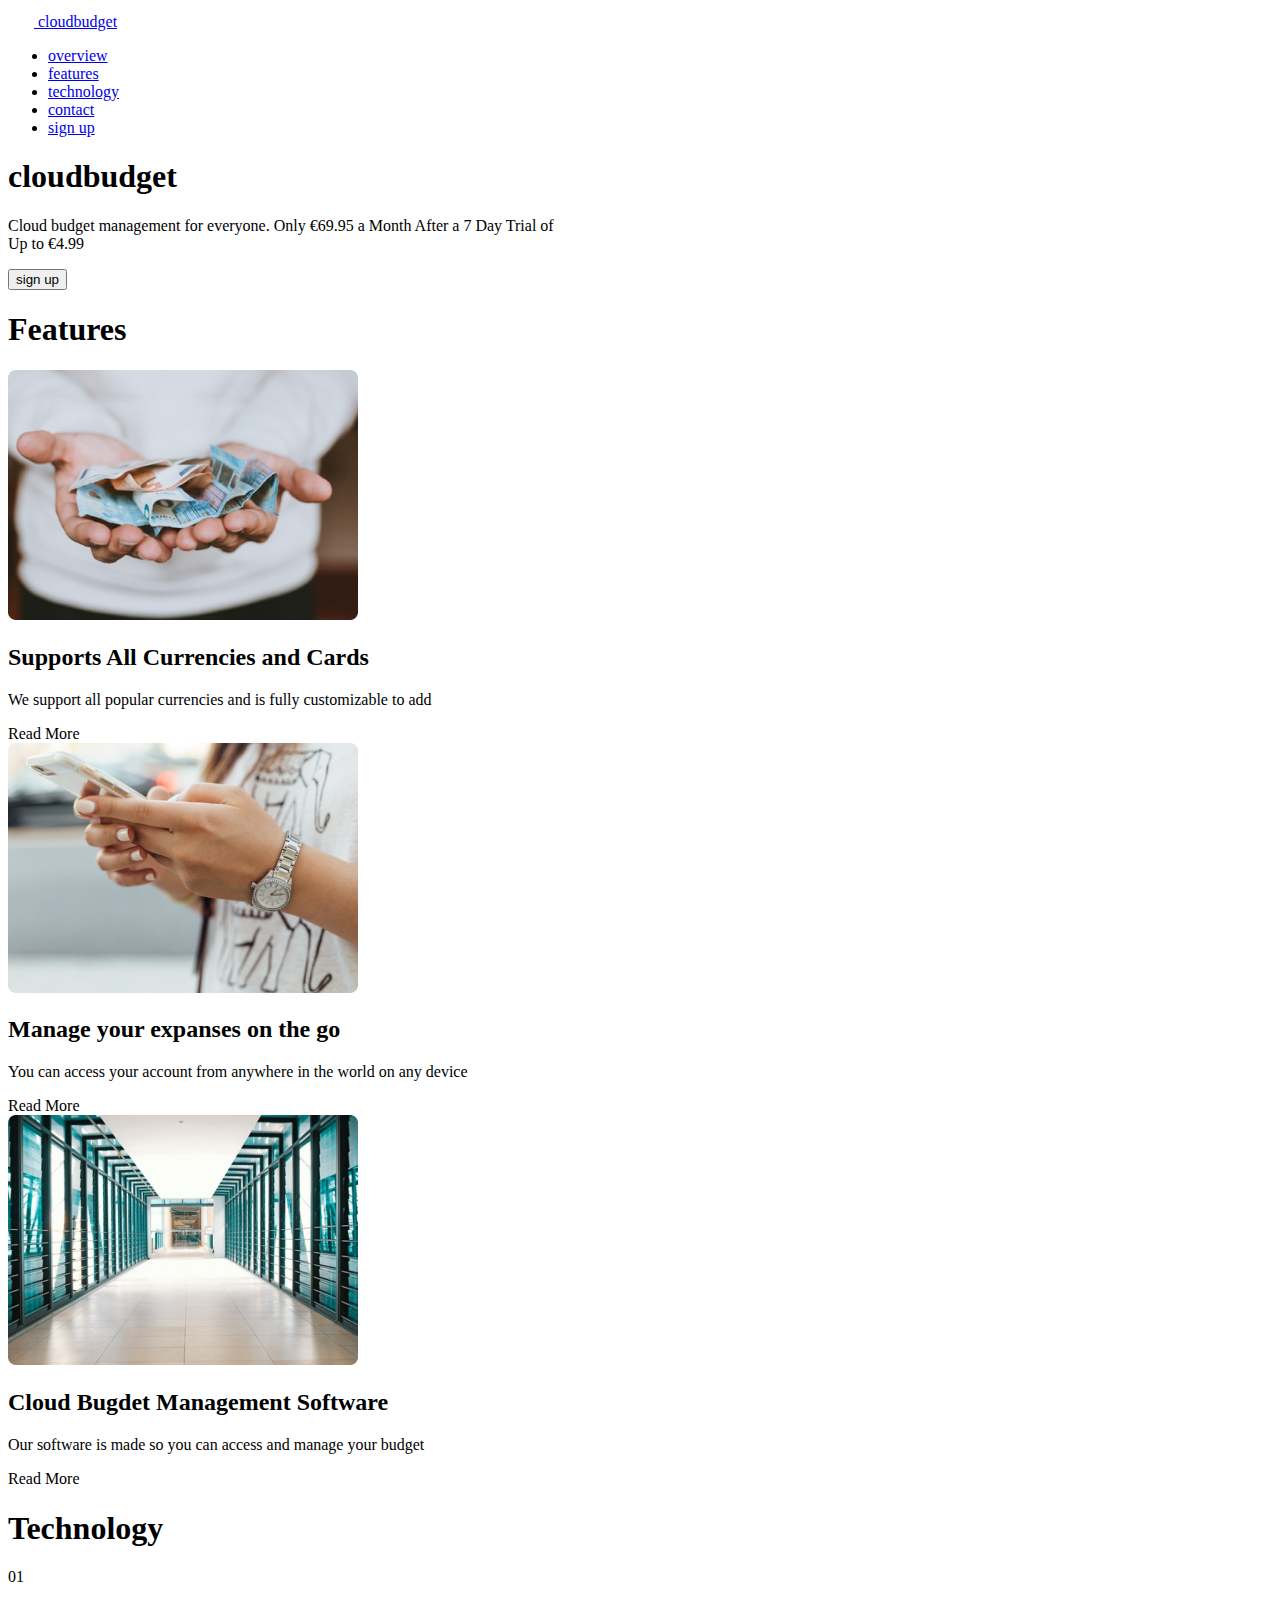
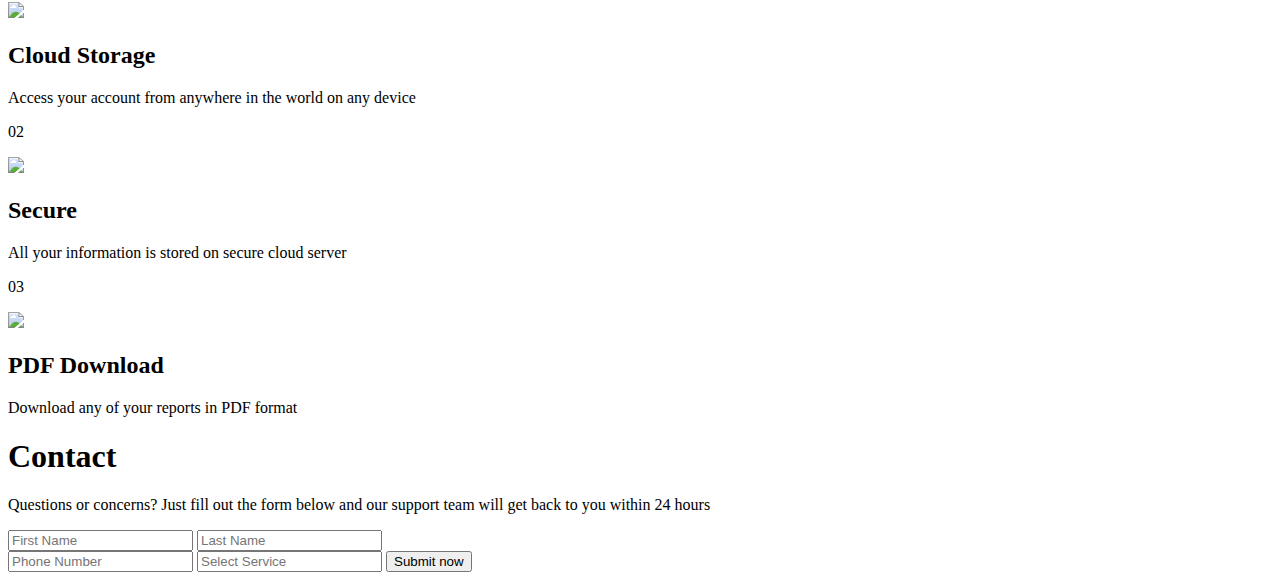
==== index.html @ 605555b2 "landing page html project" ====
<!DOCTYPE html>
<html lang="en">
    <head>
        <meta charset="UTF-8">
        <meta name="viewport" content="width=device-width, initial-scale=1.0"> 
        <link rel="stylesheet" href="https://cdnjs.cloudflare.com/ajax/libs/font-awesome/6.0.0-beta3/css/all.min.css" integrity="sha512-Fo3rlrZj/k7ujTnHg4CGR2D7kSs0v4LLanw2qksYuRlEzO+tcaEPQogQ0KaoGN26/zrn20ImR1DfuLWnOo7aBA==" crossorigin="anonymous" referrerpolicy="no-referrer" />
        <link href="https://fonts.googleapis.com/css2?family=Lato:wght@400;700&display=swap" rel="stylesheet">
	      <link rel="stylesheet" href="styles.css">
        <title>BOLD PL</title>
    </head>
    <body>
      <header>
        <div class="layer">
          <nav class="navbar">
              <a href="#" class="navbar__logo">
                <img alt="logo" src="logo.png" />
                <span>cloudbudget</span>
              </a>
              <span class="navbar__hamburger" onclick="toggleMenu()">
                <i class="fas fa-bars"></i>
              </span>
              <ul class="navbar__main-nav">
                <li class="navbar__main-nav__li text-bold"><a href="#">overview</a></li>
                <li class="navbar__main-nav__li"><a href="#feature">features</a></li>
                <li class="navbar__main-nav__li"><a href="#technology">technology</a></li>
                <li class="navbar__main-nav__li"><a href="#contact">contact</a></li>
                <li class="navbar__main-nav__li"><a href="#sign-up">sign up</a></li>
              </ul>
          </nav>
          <div class="info-text">
            <h1 class="info-text__title">cloudbudget</h1>
            <p class="info-text__paragraph">Cloud budget management for everyone. Only €69.95 a Month After a 7 Day Trial of<br> Up to €4.99</p>
            <button class="info-text__button">sign up</button>
          </div>
        </div>
      </header>

      <section class="feature-section" id="feature">
        <h1 class="feature-section__title">Features</h1>
        <div class="feature-section__content">
          <div class="feature-section__card">
            <img src="feature1.png" />
            <div class="feature-section__card__text">
              <h2 class="feature-section__card__title">Supports All Currencies and Cards</h2>
              <p class="feature-section__card__paragraph">We support all popular currencies and is fully customizable to add</p>
              <span class="feature-section__card__link text-red">Read More</span>
            </div>
          </div>
          <div class="feature-section__card">
            <img src="feature2.png" />
            <div class="feature-section__card__text">
              <h2 class="feature-section__card__title">Manage your expanses on the go</h2>
              <p class="feature-section__card__paragraph">You can access your account from anywhere in the world on any device</p>
              <span class="feature-section__card__link text-red">Read More</span>
            </div>
          </div>
          <div class="feature-section__card">
            <img src="feature3.png" />
            <div class="feature-section__card__text">
              <h2 class="feature-section__card__title">Cloud Bugdet Management Software</h2>
              <p class="feature-section__card__paragraph">Our software is made so you can access and manage your budget</p>
              <span class="feature-section__card__link text-red">Read More</span>
            </div>
          </div>
        </div>
      </section>

      <section class="technology-section" id="technology">
        <h1 class="technology-section__title">Technology</h1>
        <div class="technology-section__container">
          <div class="technology-section__card">
            <p class="technology-section__num">01</p>
            <div class="technology-section__img-container">  
              <div class="technology-section__icon"><img src="first.png" /></div>         
              <h2 class="technology-section__card__title">Cloud Storage</h2>
              <p class="technology-section__card__paragraph">Access your account from anywhere in the world on any device</p>
            </div>
          </div>
          <div class="technology-section__card">
            <p class="technology-section__num">02</p>
            <div class="technology-section__img-container">  
              <div class="technology-section__icon"><img src="second.png" /></div>        
              <h2 class="technology-section__card__title">Secure</h2>
              <p class="technology-section__card__paragraph">All your information is stored on secure cloud server</p>
            </div>
          </div>
          <div class="technology-section__card">
            <p class="technology-section__num">03</p>
            <div class="technology-section__img-container">  
              <div class="technology-section__icon"><img src="third.png" /></div>        
              <h2 class="technology-section__card__title">PDF Download</h2>
              <p class="technology-section__card__paragraph">Download any of your reports in PDF format</p>
            </div>
          </div>
        </div>
      </section>

      <section class="contact-section" id="contact">
        <div class="contact-section__inside">
          <div class="contact-section__head">
            <h1 class="contact-section__head__title">Contact</h1>
            <p class="contact-section__head__paragraph">Questions or concerns? Just fill out the form below and our support team will get back to you within 24 hours</p>
          </div>
          <form class="contact-section__form" id="submit">
            <div class="contact-section__form__content">
              <input class="contact-section__form__input" type="text" placeholder="First Name">
              <input class="contact-section__form__input" type="text" placeholder="Last Name">
            </div>
            <input class="contact-section__form__input input-large" type="number" placeholder="Phone Number">
            <input class="contact-section__form__input input-large" type="search" placeholder="Select Service">
            <input class="contact-section__form__input input-submit" type="submit" value="Submit now">
          </form>
        </div>
      </section>
      <script src="script.js"></script>
    </body>
</html>
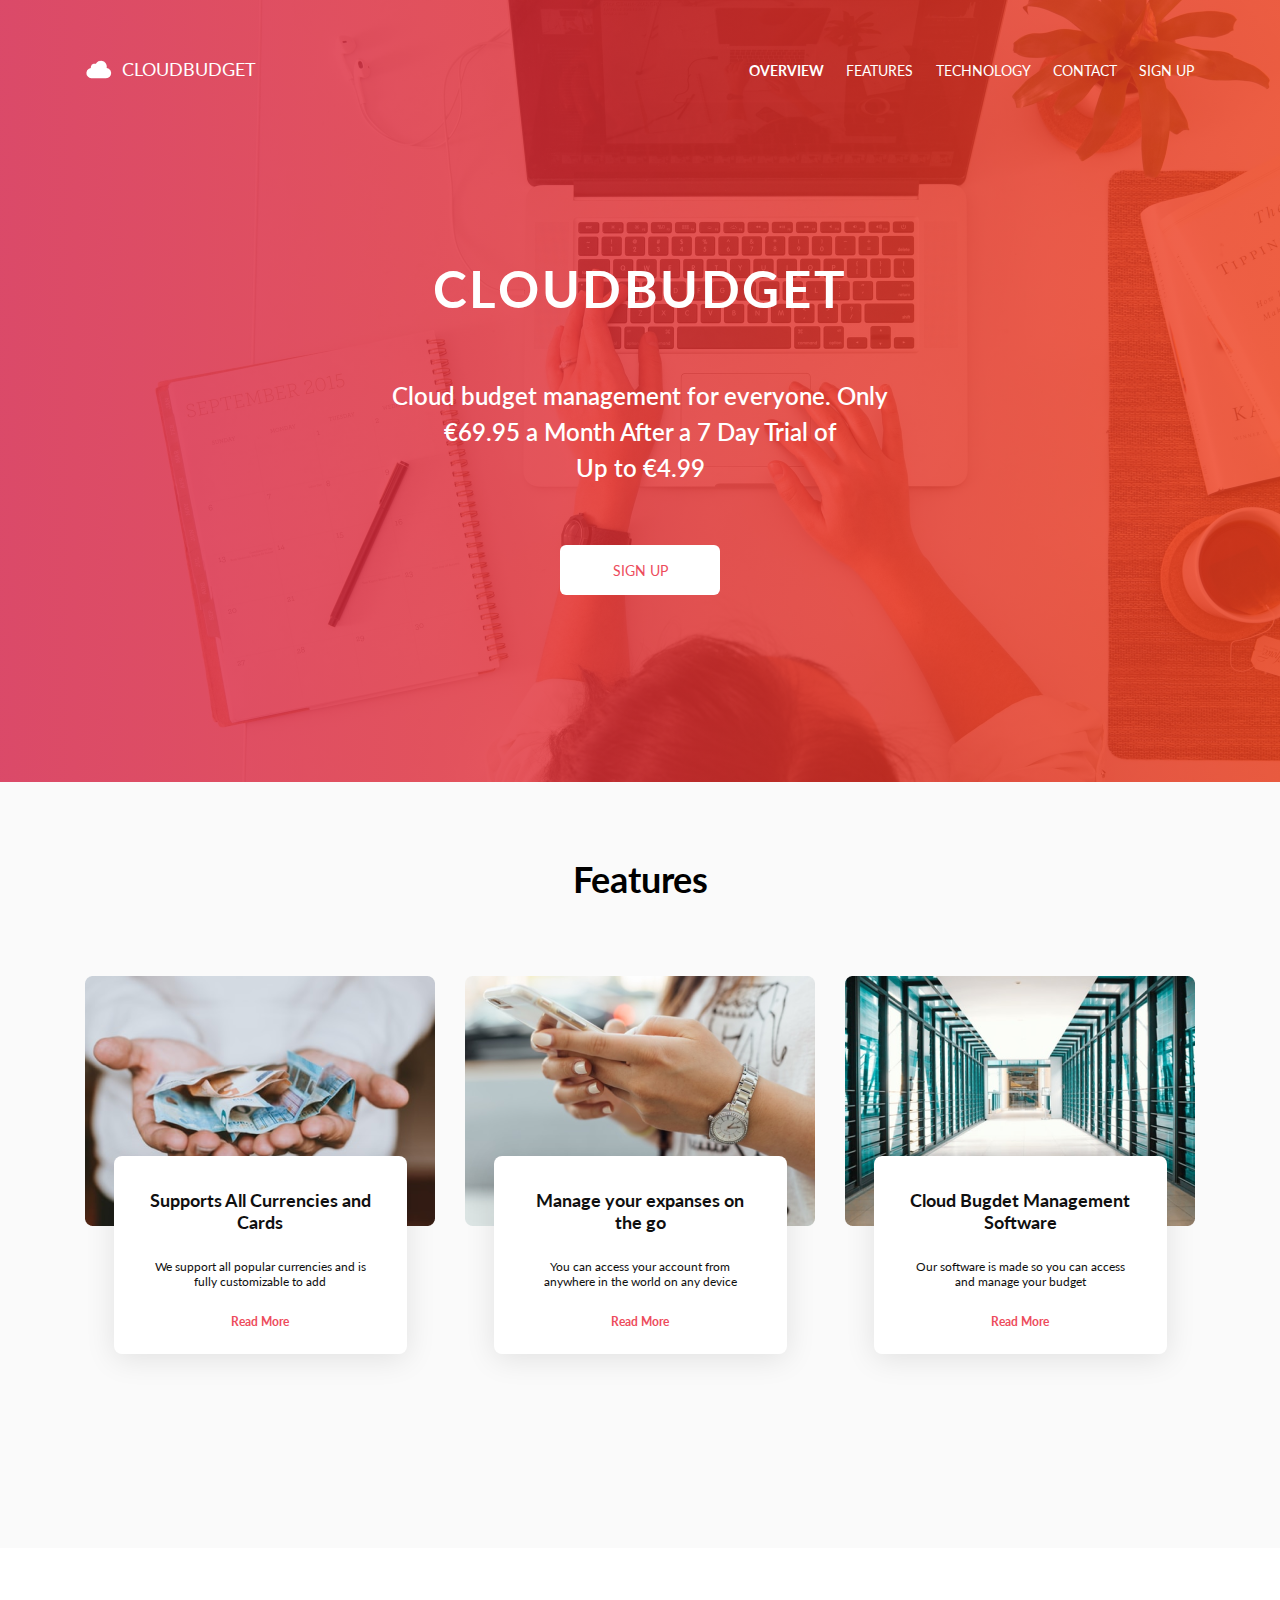
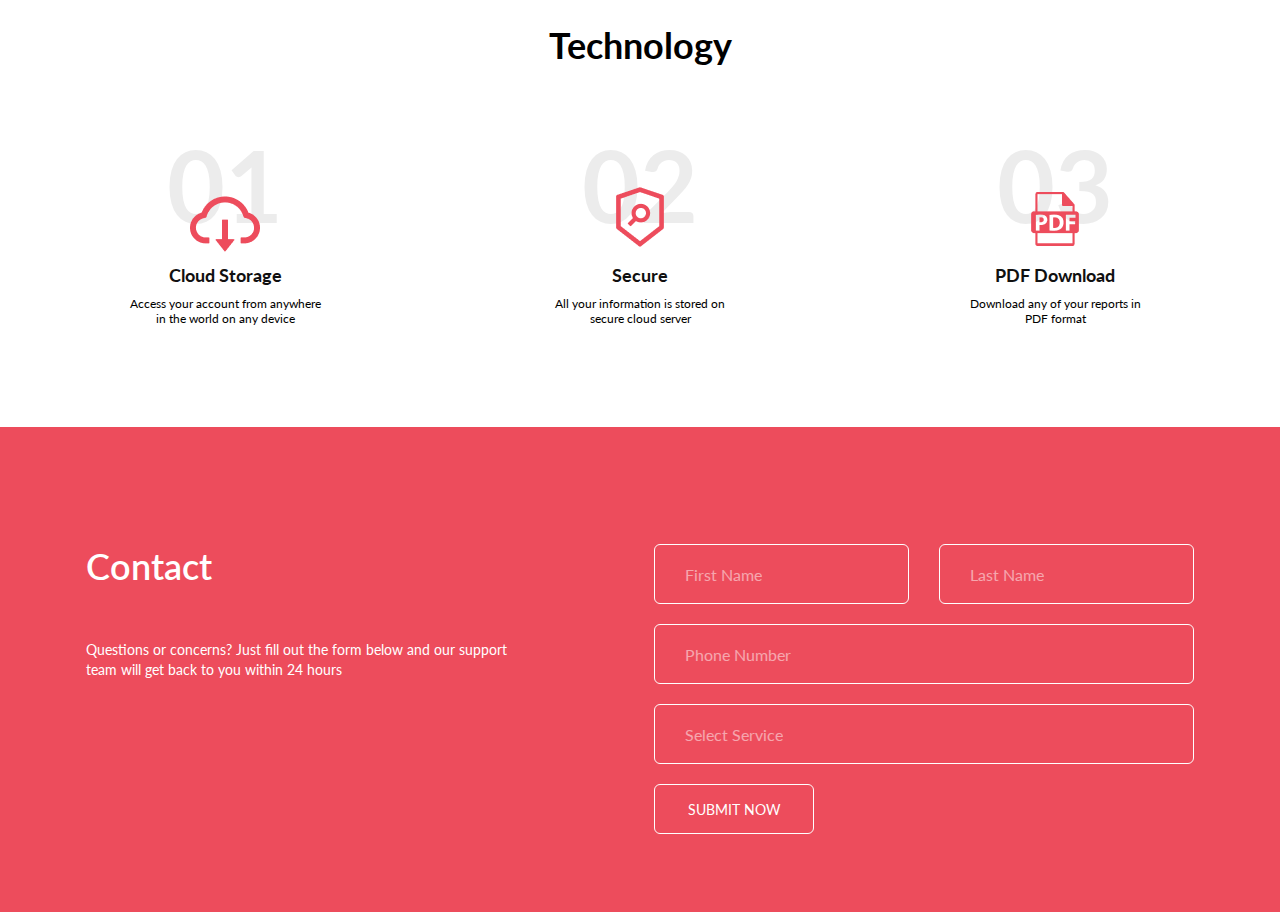
==== commit 3129a89b: "Styling" ====
--- a/index.html
+++ b/index.html
@@ -9,87 +9,87 @@
         <title>BOLD PL</title>
     </head>
     <body>
-      <header>
+      <header class="header">
         <div class="layer">
           <nav class="navbar">
-              <a href="#" class="navbar__logo">
+              <a href="/" class="navbar__logo text-uppercase">
                 <img alt="logo" src="logo.png" />
                 <span>cloudbudget</span>
               </a>
               <span class="navbar__hamburger" onclick="toggleMenu()">
                 <i class="fas fa-bars"></i>
               </span>
-              <ul class="navbar__main-nav">
-                <li class="navbar__main-nav__li text-bold"><a href="#">overview</a></li>
-                <li class="navbar__main-nav__li"><a href="#feature">features</a></li>
-                <li class="navbar__main-nav__li"><a href="#technology">technology</a></li>
-                <li class="navbar__main-nav__li"><a href="#contact">contact</a></li>
-                <li class="navbar__main-nav__li"><a href="#sign-up">sign up</a></li>
+              <ul class="navbar__main-nav text-uppercase">
+                <li class="navbar__main-nav__li text-bold"><a class="link" href="/">overview</a></li>
+                <li class="navbar__main-nav__li"><a class="link" href="#feature">features</a></li>
+                <li class="navbar__main-nav__li"><a class="link" href="#technology">technology</a></li>
+                <li class="navbar__main-nav__li"><a class="link" href="#contact">contact</a></li>
+                <li class="navbar__main-nav__li"><a class="link" href="#sign-up">sign up</a></li>
               </ul>
           </nav>
           <div class="info-text">
-            <h1 class="info-text__title">cloudbudget</h1>
+            <h1 class="info-text__title text-uppercase text-bold">cloudbudget</h1>
             <p class="info-text__paragraph">Cloud budget management for everyone. Only €69.95 a Month After a 7 Day Trial of<br> Up to €4.99</p>
-            <button class="info-text__button">sign up</button>
+            <a class="link" href="#sign-up"><button class="info-text__button text-uppercase text-red btn">sign up</button></a>
           </div>
         </div>
       </header>
 
       <section class="feature-section" id="feature">
-        <h1 class="feature-section__title">Features</h1>
+        <h1 class="section-title">Features</h1>
         <div class="feature-section__content">
           <div class="feature-section__card">
             <img src="feature1.png" />
             <div class="feature-section__card__text">
-              <h2 class="feature-section__card__title">Supports All Currencies and Cards</h2>
-              <p class="feature-section__card__paragraph">We support all popular currencies and is fully customizable to add</p>
-              <span class="feature-section__card__link text-red">Read More</span>
+              <h2 class="feature-section__card__text__title">Supports All Currencies and Cards</h2>
+              <p class="feature-section__card__text__paragraph">We support all popular currencies and is fully customizable to add</p>
+              <span class="feature-section__card__text__link text-bold text-red">Read More</span>
             </div>
           </div>
           <div class="feature-section__card">
             <img src="feature2.png" />
             <div class="feature-section__card__text">
-              <h2 class="feature-section__card__title">Manage your expanses on the go</h2>
-              <p class="feature-section__card__paragraph">You can access your account from anywhere in the world on any device</p>
-              <span class="feature-section__card__link text-red">Read More</span>
+              <h2 class="feature-section__card__text__title">Manage your expanses on the go</h2>
+              <p class="feature-section__card__text__paragraph">You can access your account from anywhere in the world on any device</p>
+              <span class="feature-section__card__text__link text-bold text-red">Read More</span>
             </div>
           </div>
           <div class="feature-section__card">
             <img src="feature3.png" />
             <div class="feature-section__card__text">
-              <h2 class="feature-section__card__title">Cloud Bugdet Management Software</h2>
-              <p class="feature-section__card__paragraph">Our software is made so you can access and manage your budget</p>
-              <span class="feature-section__card__link text-red">Read More</span>
+              <h2 class="feature-section__card__text__title">Cloud Bugdet Management Software</h2>
+              <p class="feature-section__card__text__paragraph">Our software is made so you can access and manage your budget</p>
+              <span class="feature-section__card__text__link text-bold text-red">Read More</span>
             </div>
           </div>
         </div>
       </section>
 
       <section class="technology-section" id="technology">
-        <h1 class="technology-section__title">Technology</h1>
-        <div class="technology-section__container">
-          <div class="technology-section__card">
-            <p class="technology-section__num">01</p>
-            <div class="technology-section__img-container">  
-              <div class="technology-section__icon"><img src="first.png" /></div>         
-              <h2 class="technology-section__card__title">Cloud Storage</h2>
-              <p class="technology-section__card__paragraph">Access your account from anywhere in the world on any device</p>
+        <h1 class="section-title">Technology</h1>
+        <div class="container">
+          <div class="container__card">
+            <p class="container__card__num text-bold">01</p>
+            <div class="content">  
+              <div class="content__icon"><img src="technology1.png" /></div>         
+              <h2 class="content__title">Cloud Storage</h2>
+              <p class="content__paragraph">Access your account from anywhere in the world on any device</p>
             </div>
           </div>
-          <div class="technology-section__card">
-            <p class="technology-section__num">02</p>
-            <div class="technology-section__img-container">  
-              <div class="technology-section__icon"><img src="second.png" /></div>        
-              <h2 class="technology-section__card__title">Secure</h2>
-              <p class="technology-section__card__paragraph">All your information is stored on secure cloud server</p>
+          <div class="container__card">
+            <p class="container__card__num text-bold">02</p>
+            <div class="content">  
+              <div class="content__icon"><img src="technology2.png" /></div>        
+              <h2 class="content__title">Secure</h2>
+              <p class="content__paragraph">All your information is stored on secure cloud server</p>
             </div>
           </div>
-          <div class="technology-section__card">
-            <p class="technology-section__num">03</p>
-            <div class="technology-section__img-container">  
-              <div class="technology-section__icon"><img src="third.png" /></div>        
-              <h2 class="technology-section__card__title">PDF Download</h2>
-              <p class="technology-section__card__paragraph">Download any of your reports in PDF format</p>
+          <div class="container__card">
+            <p class="container__card__num text-bold">03</p>
+            <div class="content">  
+              <div class="content__icon"><img src="technology3.png" /></div>        
+              <h2 class="content__title">PDF Download</h2>
+              <p class="content__paragraph">Download any of your reports in PDF format</p>
             </div>
           </div>
         </div>
@@ -101,14 +101,14 @@
             <h1 class="contact-section__head__title">Contact</h1>
             <p class="contact-section__head__paragraph">Questions or concerns? Just fill out the form below and our support team will get back to you within 24 hours</p>
           </div>
-          <form class="contact-section__form" id="submit">
-            <div class="contact-section__form__content">
-              <input class="contact-section__form__input" type="text" placeholder="First Name">
-              <input class="contact-section__form__input" type="text" placeholder="Last Name">
+          <form class="form" id="sign-up">
+            <div class="form__content">
+              <input class="form__input" type="text" placeholder="First Name">
+              <input class="form__input" type="text" placeholder="Last Name">
             </div>
-            <input class="contact-section__form__input input-large" type="number" placeholder="Phone Number">
-            <input class="contact-section__form__input input-large" type="search" placeholder="Select Service">
-            <input class="contact-section__form__input input-submit" type="submit" value="Submit now">
+            <input class="form__input input-large" type="number" placeholder="Phone Number">
+            <input class="form__input input-large" type="search" placeholder="Select Service">
+            <input class="form__input input-submit text-uppercase btn" type="submit" value="Submit now">
           </form>
         </div>
       </section>
--- a/styles.css
+++ b/styles.css
@@ -0,0 +1,526 @@
+.header, .feature-section__card, .container__card, .container__card .content {
+  display: -webkit-box;
+  display: -ms-flexbox;
+  display: flex;
+  -webkit-box-orient: vertical;
+  -webkit-box-direction: normal;
+      -ms-flex-direction: column;
+          flex-direction: column;
+  -webkit-box-pack: center;
+      -ms-flex-pack: center;
+          justify-content: center;
+  -webkit-box-align: center;
+      -ms-flex-align: center;
+          align-items: center;
+}
+
+.info-text, .feature-section__card__text, .form, .form__content {
+  display: -webkit-box;
+  display: -ms-flexbox;
+  display: flex;
+  -webkit-box-orient: vertical;
+  -webkit-box-direction: normal;
+      -ms-flex-direction: column;
+          flex-direction: column;
+  -webkit-box-pack: justify;
+      -ms-flex-pack: justify;
+          justify-content: space-between;
+  -webkit-box-align: center;
+      -ms-flex-align: center;
+          align-items: center;
+}
+
+.navbar, .info-text__paragraph, .form__input {
+  padding: 0 30px;
+}
+
+.header {
+  background: url(backgroundImage.png) no-repeat center, #C4C4C4;
+  background-size: cover;
+  height: 782px;
+  position: relative;
+}
+
+.layer {
+  background: -webkit-gradient(linear, left top, right top, from(rgba(213, 32, 71, 0.8)), to(rgba(238, 61, 27, 0.8)));
+  background: linear-gradient(90deg, rgba(213, 32, 71, 0.8) 0%, rgba(238, 61, 27, 0.8) 100%);
+  position: absolute;
+  top: 0;
+  left: 0;
+  width: 100%;
+  height: 100%;
+  padding-top: 58px;
+  color: #FFFFFF;
+}
+
+.navbar__logo {
+  display: -webkit-box;
+  display: -ms-flexbox;
+  display: flex;
+  -webkit-box-align: center;
+      -ms-flex-align: center;
+          align-items: center;
+  text-decoration: none;
+  color: #FFFFFF;
+  -webkit-column-gap: 10px;
+          column-gap: 10px;
+  font-size: 18px;
+}
+
+.navbar__hamburger {
+  position: absolute;
+  top: 54px;
+  right: 30px;
+  cursor: pointer;
+  font-size: 24px;
+}
+
+.navbar__main-nav {
+  display: none;
+}
+
+.navbar__main-nav__li {
+  text-align: center;
+  margin-top: 12px;
+  list-style-type: none;
+}
+
+.navbar__main-nav__li .link {
+  text-decoration: none;
+  font-size: 14px;
+  color: #FFFFFF;
+}
+
+.navbar__main-nav.active {
+  display: block;
+  position: absolute;
+  top: 76px;
+  left: 50%;
+  -webkit-transform: translateX(-50%);
+          transform: translateX(-50%);
+}
+
+.info-text {
+  padding: 177px 0 187px 0;
+  height: 100%;
+  text-align: center;
+}
+
+.info-text__title {
+  font-size: clamp(36px, 4vw, 72px);
+  letter-spacing: 0.05em;
+}
+
+.info-text__paragraph {
+  width: 100%;
+  max-width: 560px;
+  font-weight: 600;
+  font-size: 24px;
+  line-height: 36px;
+}
+
+.info-text__button {
+  background: #FFFFFF;
+  border: none;
+}
+
+.info-text__button:hover {
+  background: rgba(255, 255, 255, 0);
+  border: 1.5px solid #FFFFFF;
+  color: #FFFFFF;
+}
+
+@media screen and (min-width: 768px) {
+  .navbar, .navbar__main-nav {
+    display: -webkit-box;
+    display: -ms-flexbox;
+    display: flex;
+    -webkit-box-orient: horizontal;
+    -webkit-box-direction: normal;
+        -ms-flex-direction: row;
+            flex-direction: row;
+    -webkit-box-pack: justify;
+        -ms-flex-pack: justify;
+            justify-content: space-between;
+    -webkit-box-align: center;
+        -ms-flex-align: center;
+            align-items: center;
+  }
+  .layer {
+    display: -webkit-box;
+    display: -ms-flexbox;
+    display: flex;
+    -webkit-box-orient: vertical;
+    -webkit-box-direction: normal;
+        -ms-flex-direction: column;
+            flex-direction: column;
+    -webkit-box-pack: center;
+        -ms-flex-pack: center;
+            justify-content: center;
+    -webkit-box-align: center;
+        -ms-flex-align: center;
+            align-items: center;
+  }
+  .navbar {
+    width: 100%;
+    max-width: 1168px;
+  }
+  .navbar__hamburger {
+    display: none;
+  }
+  .navbar__main-nav {
+    width: 445px;
+  }
+  .navbar__main-nav__li {
+    margin: 0;
+  }
+}
+
+.feature-section__content, .container {
+  display: -webkit-box;
+  display: -ms-flexbox;
+  display: flex;
+  -webkit-box-orient: horizontal;
+  -webkit-box-direction: normal;
+      -ms-flex-direction: row;
+          flex-direction: row;
+  -webkit-box-pack: center;
+      -ms-flex-pack: center;
+          justify-content: center;
+  -webkit-box-align: center;
+      -ms-flex-align: center;
+          align-items: center;
+}
+
+.header, .feature-section__card, .container__card, .container__card .content {
+  display: -webkit-box;
+  display: -ms-flexbox;
+  display: flex;
+  -webkit-box-orient: vertical;
+  -webkit-box-direction: normal;
+      -ms-flex-direction: col;
+          flex-direction: col;
+  -webkit-box-pack: center;
+      -ms-flex-pack: center;
+          justify-content: center;
+  -webkit-box-align: center;
+      -ms-flex-align: center;
+          align-items: center;
+}
+
+.info-text, .feature-section__card__text, .form, .form__content {
+  display: -webkit-box;
+  display: -ms-flexbox;
+  display: flex;
+  -webkit-box-orient: vertical;
+  -webkit-box-direction: normal;
+      -ms-flex-direction: col;
+          flex-direction: col;
+  -webkit-box-pack: justify;
+      -ms-flex-pack: justify;
+          justify-content: space-between;
+  -webkit-box-align: center;
+      -ms-flex-align: center;
+          align-items: center;
+}
+
+.feature-section {
+  background: #FAFAFA;
+  min-height: 660px;
+}
+
+.feature-section__content {
+  -ms-flex-wrap: wrap;
+      flex-wrap: wrap;
+  padding: 0px 30px 124px 30px;
+  -webkit-column-gap: 30px;
+          column-gap: 30px;
+}
+
+.feature-section__card__text {
+  height: 198px;
+  width: 293px;
+  border-radius: 8px;
+  -webkit-box-shadow: 0px 5px 30px rgba(0, 0, 0, 0.1);
+          box-shadow: 0px 5px 30px rgba(0, 0, 0, 0.1);
+  position: relative;
+  bottom: 70px;
+  background: #FFFFFF;
+  text-align: center;
+  padding: 33px 32px 25px 32px;
+}
+
+.feature-section__card__text__title {
+  font-size: 18px;
+  color: #101010;
+}
+
+.feature-section__card__text__paragraph {
+  font-size: 12px;
+  color: #101010;
+}
+
+.feature-section__card__text__link {
+  font-size: 12px;
+  cursor: pointer;
+}
+
+.feature-section__content, .container {
+  display: -webkit-box;
+  display: -ms-flexbox;
+  display: flex;
+  -webkit-box-orient: horizontal;
+  -webkit-box-direction: normal;
+      -ms-flex-direction: row;
+          flex-direction: row;
+  -webkit-box-pack: center;
+      -ms-flex-pack: center;
+          justify-content: center;
+  -webkit-box-align: center;
+      -ms-flex-align: center;
+          align-items: center;
+}
+
+.header, .feature-section__card, .container__card, .container__card .content {
+  display: -webkit-box;
+  display: -ms-flexbox;
+  display: flex;
+  -webkit-box-orient: vertical;
+  -webkit-box-direction: normal;
+      -ms-flex-direction: col;
+          flex-direction: col;
+  -webkit-box-pack: center;
+      -ms-flex-pack: center;
+          justify-content: center;
+  -webkit-box-align: center;
+      -ms-flex-align: center;
+          align-items: center;
+}
+
+.technology-section {
+  min-height: 455px;
+}
+
+.container {
+  -ms-flex-wrap: wrap;
+      flex-wrap: wrap;
+  -webkit-column-gap: 160px;
+          column-gap: 160px;
+  row-gap: 10px;
+  padding-bottom: 59px;
+}
+
+.container__card {
+  width: 255px;
+  height: 226px;
+}
+
+.container__card__num {
+  font-size: 100px;
+  text-align: center;
+  color: rgba(16, 16, 16, 0.08);
+}
+
+.container__card .content {
+  text-align: center;
+  position: relative;
+  bottom: 60px;
+}
+
+.container__card .content__icon {
+  width: 80px;
+  height: 80px;
+  text-align: center;
+}
+
+.container__card .content__title {
+  font-size: 18px;
+  color: #101010;
+}
+
+.container__card .content__paragraph {
+  width: 191px;
+  font-size: 12px;
+  padding-top: 10px;
+}
+
+.info-text, .feature-section__card__text, .form, .form__content {
+  display: -webkit-box;
+  display: -ms-flexbox;
+  display: flex;
+  -webkit-box-orient: vertical;
+  -webkit-box-direction: normal;
+      -ms-flex-direction: col;
+          flex-direction: col;
+  -webkit-box-pack: justify;
+      -ms-flex-pack: justify;
+          justify-content: space-between;
+  -webkit-box-align: center;
+      -ms-flex-align: center;
+          align-items: center;
+}
+
+.navbar, .info-text__paragraph, .form__input {
+  padding: 0 30px;
+}
+
+.contact-section {
+  background: #ED4C5C;
+  color: #FFFFFF;
+  padding: 60px 30px;
+}
+
+.contact-section__head {
+  text-align: center;
+}
+
+.contact-section__head__title {
+  font-weight: 600;
+  font-size: 36px;
+}
+
+.contact-section__head__paragraph {
+  font-size: 14px;
+  padding-top: 52px;
+  padding-bottom: 60px;
+  line-height: 140%;
+}
+
+.form {
+  gap: 20px;
+}
+
+.form__content {
+  gap: 20px;
+}
+
+.form__input {
+  width: 255px;
+  height: 60px;
+  font-size: 16px;
+  border: 1px solid #FFFFFF;
+  border-radius: 6px;
+  background: rgba(255, 255, 255, 0);
+}
+
+.input-submit {
+  border: 1.5px solid #FFFFFF;
+  color: #FFFFFF;
+}
+
+.input-submit:hover {
+  background: #FFFFFF;
+  color: #ED4C5C;
+}
+
+::-webkit-input-placeholder {
+  color: #FFFFFF;
+  opacity: 0.5;
+}
+
+:-ms-input-placeholder {
+  color: #FFFFFF;
+  opacity: 0.5;
+}
+
+::-ms-input-placeholder {
+  color: #FFFFFF;
+  opacity: 0.5;
+}
+
+::placeholder {
+  color: #FFFFFF;
+  opacity: 0.5;
+}
+
+@media screen and (min-width: 768px) {
+  .contact-section, .contact-section__inside {
+    display: -webkit-box;
+    display: -ms-flexbox;
+    display: flex;
+    -webkit-box-orient: horizontal;
+    -webkit-box-direction: normal;
+        -ms-flex-direction: row;
+            flex-direction: row;
+    -webkit-box-pack: center;
+        -ms-flex-pack: center;
+            justify-content: center;
+    -webkit-box-align: start;
+        -ms-flex-align: start;
+            align-items: flex-start;
+  }
+  .contact-section {
+    padding: 117px 0 78px 0;
+  }
+  .contact-section__head {
+    text-align: left;
+    width: 540px;
+  }
+  .contact-section__head__paragraph {
+    width: 434px;
+  }
+  .contact-section__inside {
+    -ms-flex-wrap: wrap;
+        flex-wrap: wrap;
+    -webkit-column-gap: 28px;
+            column-gap: 28px;
+    width: 100%;
+    max-width: 1108px;
+    margin: 0 30px;
+  }
+  .form__content {
+    width: 540px;
+    -webkit-box-orient: horizontal;
+    -webkit-box-direction: normal;
+        -ms-flex-direction: row;
+            flex-direction: row;
+    -webkit-box-pack: justify;
+        -ms-flex-pack: justify;
+            justify-content: space-between;
+  }
+  .form .input-large {
+    width: 540px;
+  }
+  .form .input-submit {
+    -ms-flex-item-align: start;
+        align-self: flex-start;
+  }
+}
+
+* {
+  margin: 0;
+  padding: 0;
+  -webkit-box-sizing: border-box;
+          box-sizing: border-box;
+  font-family: 'Lato', sans-serif;
+  scroll-behavior: smooth;
+}
+
+.text-bold {
+  font-weight: 700;
+}
+
+.text-red {
+  color: #ED4C5C;
+}
+
+.text-uppercase {
+  text-transform: uppercase;
+}
+
+.btn {
+  width: 160px;
+  height: 50px;
+  font-size: 14px;
+  border-radius: 6px;
+  cursor: pointer;
+  -webkit-transition: 0.8s;
+  transition: 0.8s;
+}
+
+.section-title {
+  font-size: 36px;
+  text-align: center;
+  padding: 75px 0;
+}
+/*# sourceMappingURL=styles.css.map */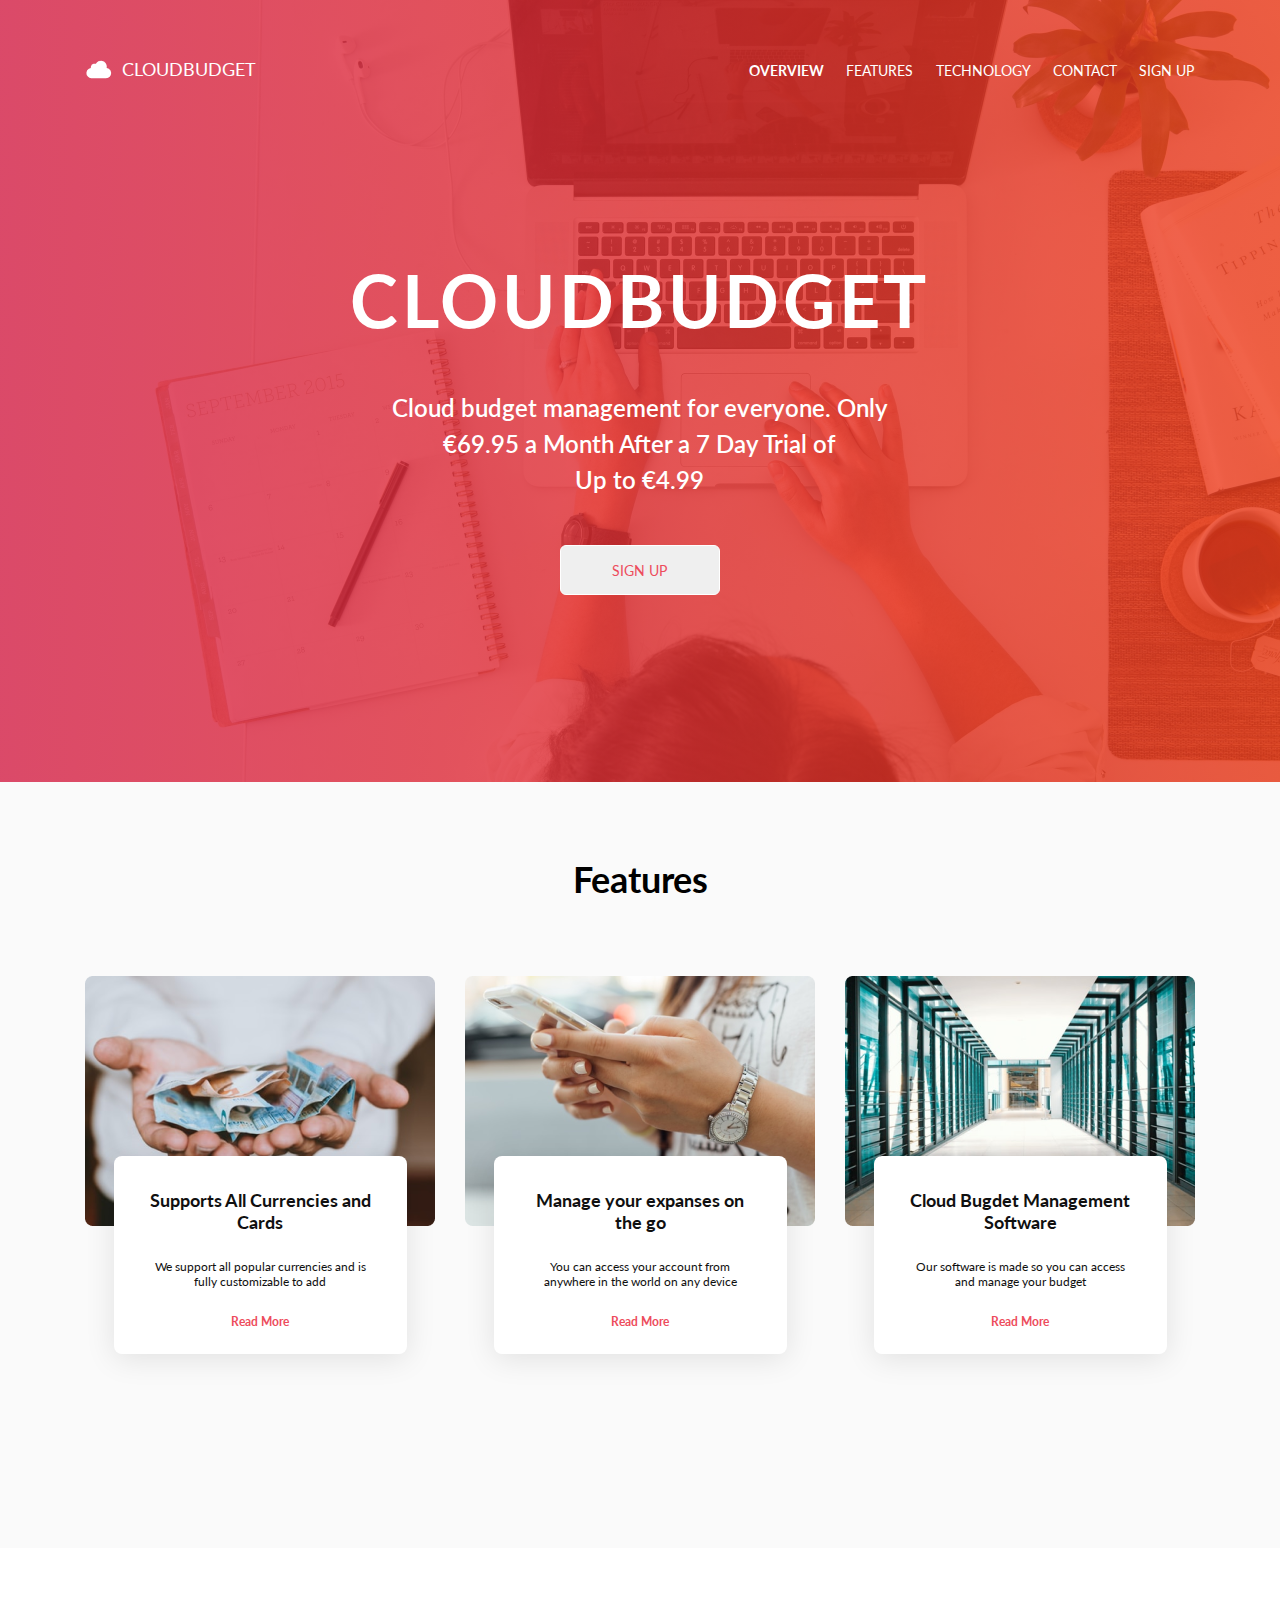
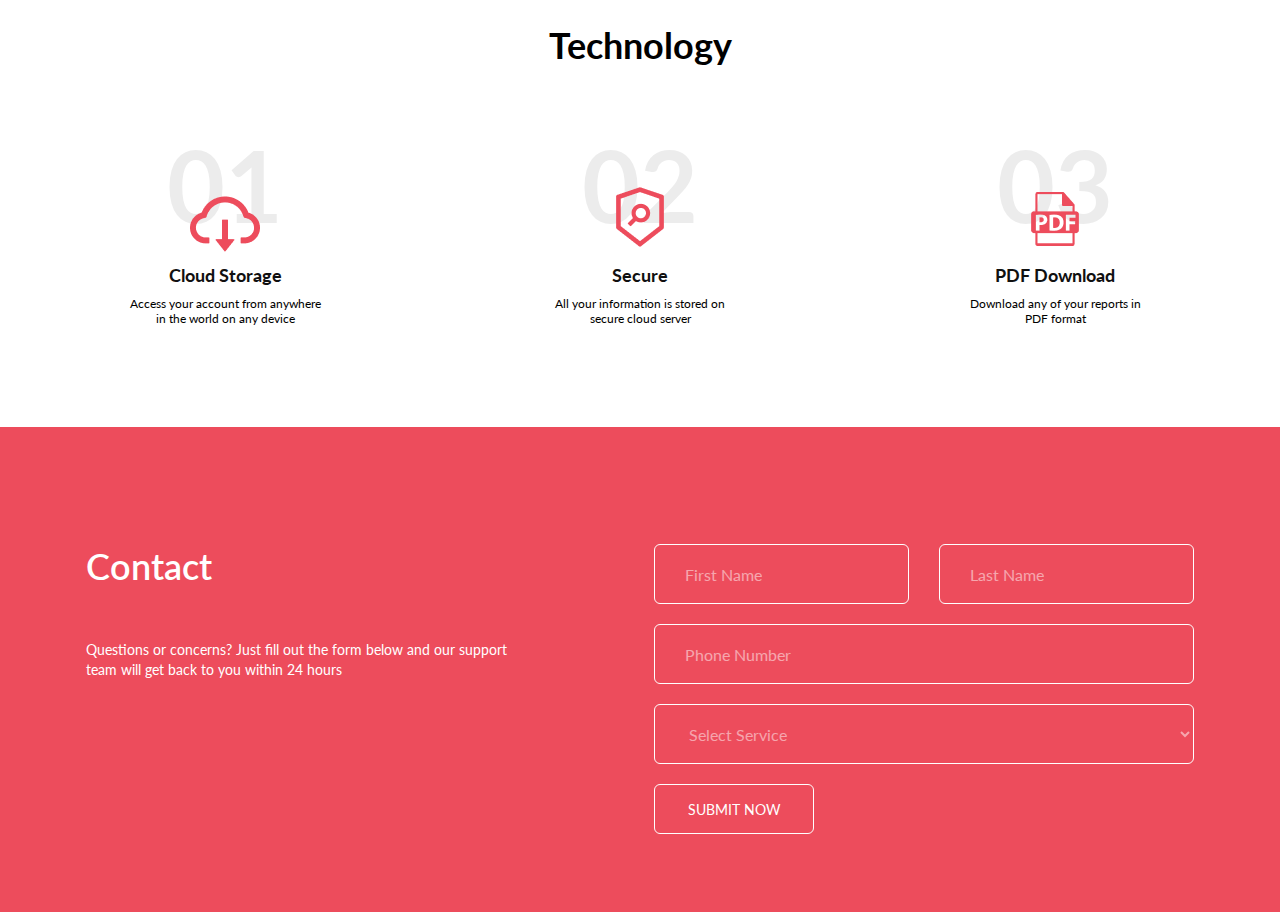
==== commit 95056b59: "styles and features" ====
--- a/index.html
+++ b/index.html
@@ -5,7 +5,7 @@
         <meta name="viewport" content="width=device-width, initial-scale=1.0"> 
         <link rel="stylesheet" href="https://cdnjs.cloudflare.com/ajax/libs/font-awesome/6.0.0-beta3/css/all.min.css" integrity="sha512-Fo3rlrZj/k7ujTnHg4CGR2D7kSs0v4LLanw2qksYuRlEzO+tcaEPQogQ0KaoGN26/zrn20ImR1DfuLWnOo7aBA==" crossorigin="anonymous" referrerpolicy="no-referrer" />
         <link href="https://fonts.googleapis.com/css2?family=Lato:wght@400;700&display=swap" rel="stylesheet">
-	      <link rel="stylesheet" href="styles.css">
+	      <link rel="stylesheet" href="styles/styles.css">
         <title>BOLD PL</title>
     </head>
     <body>
@@ -13,7 +13,7 @@
         <div class="layer">
           <nav class="navbar">
               <a href="/" class="navbar__logo text-uppercase">
-                <img alt="logo" src="logo.png" />
+                <img alt="logo" src="images/logo.png" />
                 <span>cloudbudget</span>
               </a>
               <span class="navbar__hamburger" onclick="toggleMenu()">
@@ -30,7 +30,7 @@
           <div class="info-text">
             <h1 class="info-text__title text-uppercase text-bold">cloudbudget</h1>
             <p class="info-text__paragraph">Cloud budget management for everyone. Only €69.95 a Month After a 7 Day Trial of<br> Up to €4.99</p>
-            <a class="link" href="#sign-up"><button class="info-text__button text-uppercase text-red btn">sign up</button></a>
+            <a class="link" href="#sign-up"><button class="button-white text-uppercase text-red btn">sign up</button></a>
           </div>
         </div>
       </header>
@@ -39,7 +39,7 @@
         <h1 class="section-title">Features</h1>
         <div class="feature-section__content">
           <div class="feature-section__card">
-            <img src="feature1.png" />
+            <img src="images/feature1.png" />
             <div class="feature-section__card__text">
               <h2 class="feature-section__card__text__title">Supports All Currencies and Cards</h2>
               <p class="feature-section__card__text__paragraph">We support all popular currencies and is fully customizable to add</p>
@@ -47,7 +47,7 @@
             </div>
           </div>
           <div class="feature-section__card">
-            <img src="feature2.png" />
+            <img src="images/feature2.png" />
             <div class="feature-section__card__text">
               <h2 class="feature-section__card__text__title">Manage your expanses on the go</h2>
               <p class="feature-section__card__text__paragraph">You can access your account from anywhere in the world on any device</p>
@@ -55,7 +55,7 @@
             </div>
           </div>
           <div class="feature-section__card">
-            <img src="feature3.png" />
+            <img src="images/feature3.png" />
             <div class="feature-section__card__text">
               <h2 class="feature-section__card__text__title">Cloud Bugdet Management Software</h2>
               <p class="feature-section__card__text__paragraph">Our software is made so you can access and manage your budget</p>
@@ -71,7 +71,7 @@
           <div class="container__card">
             <p class="container__card__num text-bold">01</p>
             <div class="content">  
-              <div class="content__icon"><img src="technology1.png" /></div>         
+              <div class="content__icon"><img src="images/technology1.png" alt="cloud_storage_icon"/></div>         
               <h2 class="content__title">Cloud Storage</h2>
               <p class="content__paragraph">Access your account from anywhere in the world on any device</p>
             </div>
@@ -79,7 +79,7 @@
           <div class="container__card">
             <p class="container__card__num text-bold">02</p>
             <div class="content">  
-              <div class="content__icon"><img src="technology2.png" /></div>        
+              <div class="content__icon"><img src="images/technology2.png" alt="secure_icon" /></div>        
               <h2 class="content__title">Secure</h2>
               <p class="content__paragraph">All your information is stored on secure cloud server</p>
             </div>
@@ -87,7 +87,7 @@
           <div class="container__card">
             <p class="container__card__num text-bold">03</p>
             <div class="content">  
-              <div class="content__icon"><img src="technology3.png" /></div>        
+              <div class="content__icon"><img src="images/technology3.png" alt="pdf_download_icon" /></div>        
               <h2 class="content__title">PDF Download</h2>
               <p class="content__paragraph">Download any of your reports in PDF format</p>
             </div>
@@ -101,14 +101,18 @@
             <h1 class="contact-section__head__title">Contact</h1>
             <p class="contact-section__head__paragraph">Questions or concerns? Just fill out the form below and our support team will get back to you within 24 hours</p>
           </div>
-          <form class="form" id="sign-up">
+          <form class="form" id="sign-up" action="html/submited.html" method="GET" onsubmit="return(formValidation())">
             <div class="form__content">
-              <input class="form__input" type="text" placeholder="First Name">
-              <input class="form__input" type="text" placeholder="Last Name">
+              <input class="form__input" id="fname" name="fname" type="text" placeholder="First Name" minlength="3" maxlength="20" oninput="onlyLetters()" />
+              <input class="form__input" type="text" placeholder="Last Name" minlength="3" maxlength="20" />
             </div>
-            <input class="form__input input-large" type="number" placeholder="Phone Number">
-            <input class="form__input input-large" type="search" placeholder="Select Service">
-            <input class="form__input input-submit text-uppercase btn" type="submit" value="Submit now">
+            <input class="form__input input-large" id="number" type="tel" placeholder="Phone Number" minlength="9" maxlength="10" oninput="onlyDigits()" />
+            <select class="form__input input-large" id="select">
+                <option value="" disabled selected>Select Service</option>
+                <option value="first">First option</option>
+                <option value="second">Second option</option>
+            </select>
+            <input class="form__input input-submit text-uppercase btn" type="submit" value="Submit now" />
           </form>
         </div>
       </section>
--- a/styles/styles.css
+++ b/styles/styles.css
@@ -0,0 +1,585 @@
+.header, .feature-section__card, .container__card, .container__card .content, .redirected-subpage {
+  display: -webkit-box;
+  display: -ms-flexbox;
+  display: flex;
+  -webkit-box-orient: vertical;
+  -webkit-box-direction: normal;
+      -ms-flex-direction: column;
+          flex-direction: column;
+  -webkit-box-pack: center;
+      -ms-flex-pack: center;
+          justify-content: center;
+  -webkit-box-align: center;
+      -ms-flex-align: center;
+          align-items: center;
+}
+
+.info-text, .feature-section__card__text, .form, .form__content {
+  display: -webkit-box;
+  display: -ms-flexbox;
+  display: flex;
+  -webkit-box-orient: vertical;
+  -webkit-box-direction: normal;
+      -ms-flex-direction: column;
+          flex-direction: column;
+  -webkit-box-pack: justify;
+      -ms-flex-pack: justify;
+          justify-content: space-between;
+  -webkit-box-align: center;
+      -ms-flex-align: center;
+          align-items: center;
+}
+
+.navbar, .info-text__paragraph, .form__input, .redirected-subpage__text {
+  padding: 0 30px;
+}
+
+.header {
+  background: url(../images/backgroundImage.png) no-repeat center, #C4C4C4;
+  background-size: cover;
+  height: 782px;
+  position: relative;
+}
+
+.layer {
+  background: -webkit-gradient(linear, left top, right top, from(rgba(213, 32, 71, 0.8)), to(rgba(238, 61, 27, 0.8)));
+  background: linear-gradient(90deg, rgba(213, 32, 71, 0.8) 0%, rgba(238, 61, 27, 0.8) 100%);
+  position: absolute;
+  top: 0;
+  left: 0;
+  width: 100%;
+  height: 100%;
+  padding-top: 58px;
+  color: #FFFFFF;
+}
+
+.navbar__logo {
+  display: -webkit-box;
+  display: -ms-flexbox;
+  display: flex;
+  -webkit-box-align: center;
+      -ms-flex-align: center;
+          align-items: center;
+  text-decoration: none;
+  color: #FFFFFF;
+  -webkit-column-gap: 10px;
+          column-gap: 10px;
+  font-size: 18px;
+}
+
+.navbar__hamburger {
+  position: absolute;
+  top: 54px;
+  right: 30px;
+  cursor: pointer;
+  font-size: 24px;
+}
+
+.navbar__main-nav {
+  display: none;
+}
+
+.navbar__main-nav__li {
+  text-align: center;
+  margin-top: 12px;
+  list-style-type: none;
+}
+
+.navbar__main-nav__li .link {
+  text-decoration: none;
+  font-size: 14px;
+  color: #FFFFFF;
+}
+
+.navbar__main-nav.active {
+  display: block;
+  position: absolute;
+  top: 76px;
+  left: 50%;
+  -webkit-transform: translateX(-50%);
+          transform: translateX(-50%);
+}
+
+.info-text {
+  padding: 177px 0 187px 0;
+  height: 100%;
+  text-align: center;
+}
+
+.info-text__title {
+  font-size: clamp(2.6rem, 7vw, 72px);
+  letter-spacing: 0.05em;
+}
+
+.info-text__paragraph {
+  width: 100%;
+  max-width: 560px;
+  font-weight: 600;
+  font-size: 24px;
+  line-height: 36px;
+}
+
+@media screen and (min-width: 768px) {
+  .navbar, .navbar__main-nav {
+    display: -webkit-box;
+    display: -ms-flexbox;
+    display: flex;
+    -webkit-box-orient: horizontal;
+    -webkit-box-direction: normal;
+        -ms-flex-direction: row;
+            flex-direction: row;
+    -webkit-box-pack: justify;
+        -ms-flex-pack: justify;
+            justify-content: space-between;
+    -webkit-box-align: center;
+        -ms-flex-align: center;
+            align-items: center;
+  }
+  .layer {
+    display: -webkit-box;
+    display: -ms-flexbox;
+    display: flex;
+    -webkit-box-orient: vertical;
+    -webkit-box-direction: normal;
+        -ms-flex-direction: column;
+            flex-direction: column;
+    -webkit-box-pack: center;
+        -ms-flex-pack: center;
+            justify-content: center;
+    -webkit-box-align: center;
+        -ms-flex-align: center;
+            align-items: center;
+  }
+  .navbar {
+    width: 100%;
+    max-width: 1168px;
+  }
+  .navbar__hamburger {
+    display: none;
+  }
+  .navbar__main-nav {
+    width: 445px;
+  }
+  .navbar__main-nav__li {
+    margin: 0;
+  }
+}
+
+.feature-section__content, .container {
+  display: -webkit-box;
+  display: -ms-flexbox;
+  display: flex;
+  -webkit-box-orient: horizontal;
+  -webkit-box-direction: normal;
+      -ms-flex-direction: row;
+          flex-direction: row;
+  -webkit-box-pack: center;
+      -ms-flex-pack: center;
+          justify-content: center;
+  -webkit-box-align: center;
+      -ms-flex-align: center;
+          align-items: center;
+}
+
+.header, .feature-section__card, .container__card, .container__card .content, .redirected-subpage {
+  display: -webkit-box;
+  display: -ms-flexbox;
+  display: flex;
+  -webkit-box-orient: vertical;
+  -webkit-box-direction: normal;
+      -ms-flex-direction: col;
+          flex-direction: col;
+  -webkit-box-pack: center;
+      -ms-flex-pack: center;
+          justify-content: center;
+  -webkit-box-align: center;
+      -ms-flex-align: center;
+          align-items: center;
+}
+
+.info-text, .feature-section__card__text, .form, .form__content {
+  display: -webkit-box;
+  display: -ms-flexbox;
+  display: flex;
+  -webkit-box-orient: vertical;
+  -webkit-box-direction: normal;
+      -ms-flex-direction: col;
+          flex-direction: col;
+  -webkit-box-pack: justify;
+      -ms-flex-pack: justify;
+          justify-content: space-between;
+  -webkit-box-align: center;
+      -ms-flex-align: center;
+          align-items: center;
+}
+
+.feature-section {
+  background: #FAFAFA;
+  min-height: 660px;
+}
+
+.feature-section__content {
+  -ms-flex-wrap: wrap;
+      flex-wrap: wrap;
+  padding: 0px 30px 124px 30px;
+  -webkit-column-gap: 30px;
+          column-gap: 30px;
+}
+
+.feature-section__card__text {
+  height: 198px;
+  width: 293px;
+  border-radius: 8px;
+  -webkit-box-shadow: 0px 5px 30px rgba(0, 0, 0, 0.1);
+          box-shadow: 0px 5px 30px rgba(0, 0, 0, 0.1);
+  position: relative;
+  bottom: 70px;
+  background: #FFFFFF;
+  text-align: center;
+  padding: 33px 32px 25px 32px;
+}
+
+.feature-section__card__text__title {
+  font-size: 18px;
+  color: #101010;
+}
+
+.feature-section__card__text__paragraph {
+  font-size: 12px;
+  color: #101010;
+}
+
+.feature-section__card__text__link {
+  font-size: 12px;
+  cursor: pointer;
+}
+
+.feature-section__content, .container {
+  display: -webkit-box;
+  display: -ms-flexbox;
+  display: flex;
+  -webkit-box-orient: horizontal;
+  -webkit-box-direction: normal;
+      -ms-flex-direction: row;
+          flex-direction: row;
+  -webkit-box-pack: center;
+      -ms-flex-pack: center;
+          justify-content: center;
+  -webkit-box-align: center;
+      -ms-flex-align: center;
+          align-items: center;
+}
+
+.header, .feature-section__card, .container__card, .container__card .content, .redirected-subpage {
+  display: -webkit-box;
+  display: -ms-flexbox;
+  display: flex;
+  -webkit-box-orient: vertical;
+  -webkit-box-direction: normal;
+      -ms-flex-direction: col;
+          flex-direction: col;
+  -webkit-box-pack: center;
+      -ms-flex-pack: center;
+          justify-content: center;
+  -webkit-box-align: center;
+      -ms-flex-align: center;
+          align-items: center;
+}
+
+.technology-section {
+  min-height: 455px;
+}
+
+.container {
+  -ms-flex-wrap: wrap;
+      flex-wrap: wrap;
+  -webkit-column-gap: 160px;
+          column-gap: 160px;
+  row-gap: 10px;
+  padding-bottom: 59px;
+}
+
+.container__card {
+  width: 255px;
+  height: 226px;
+}
+
+.container__card__num {
+  font-size: 100px;
+  text-align: center;
+  color: rgba(16, 16, 16, 0.08);
+}
+
+.container__card .content {
+  text-align: center;
+  position: relative;
+  bottom: 60px;
+}
+
+.container__card .content__icon {
+  width: 80px;
+  height: 80px;
+  text-align: center;
+}
+
+.container__card .content__title {
+  font-size: 18px;
+  color: #101010;
+}
+
+.container__card .content__paragraph {
+  width: 191px;
+  font-size: 12px;
+  padding-top: 10px;
+}
+
+.info-text, .feature-section__card__text, .form, .form__content {
+  display: -webkit-box;
+  display: -ms-flexbox;
+  display: flex;
+  -webkit-box-orient: vertical;
+  -webkit-box-direction: normal;
+      -ms-flex-direction: col;
+          flex-direction: col;
+  -webkit-box-pack: justify;
+      -ms-flex-pack: justify;
+          justify-content: space-between;
+  -webkit-box-align: center;
+      -ms-flex-align: center;
+          align-items: center;
+}
+
+.navbar, .info-text__paragraph, .form__input, .redirected-subpage__text {
+  padding: 0 30px;
+}
+
+.contact-section {
+  background: #ED4C5C;
+  color: #FFFFFF;
+  padding: 60px 30px;
+}
+
+.contact-section__head {
+  text-align: center;
+}
+
+.contact-section__head__title {
+  font-weight: 600;
+  font-size: 36px;
+}
+
+.contact-section__head__paragraph {
+  font-size: 14px;
+  padding-top: 52px;
+  padding-bottom: 60px;
+  line-height: 140%;
+}
+
+.form {
+  gap: 20px;
+}
+
+.form__content {
+  gap: 20px;
+}
+
+.form__input {
+  width: 255px;
+  height: 60px;
+  font-size: 16px;
+  border: 1px solid #FFFFFF;
+  border-radius: 6px;
+  background: rgba(255, 255, 255, 0);
+  color: #FFFFFF;
+}
+
+.input-submit {
+  border: 1.5px solid #FFFFFF;
+}
+
+.input-submit:hover {
+  background: #FFFFFF;
+  color: #ED4C5C;
+}
+
+#select {
+  color: rgba(255, 255, 255, 0.5);
+}
+
+#select option {
+  background: #ED4C5C;
+}
+
+::-webkit-input-placeholder {
+  color: #FFFFFF;
+  opacity: 0.5;
+}
+
+:-ms-input-placeholder {
+  color: #FFFFFF;
+  opacity: 0.5;
+}
+
+::-ms-input-placeholder {
+  color: #FFFFFF;
+  opacity: 0.5;
+}
+
+::placeholder {
+  color: #FFFFFF;
+  opacity: 0.5;
+}
+
+@media screen and (min-width: 768px) {
+  .contact-section, .contact-section__inside {
+    display: -webkit-box;
+    display: -ms-flexbox;
+    display: flex;
+    -webkit-box-orient: horizontal;
+    -webkit-box-direction: normal;
+        -ms-flex-direction: row;
+            flex-direction: row;
+    -webkit-box-pack: center;
+        -ms-flex-pack: center;
+            justify-content: center;
+    -webkit-box-align: start;
+        -ms-flex-align: start;
+            align-items: flex-start;
+  }
+  .contact-section {
+    padding: 117px 0 78px 0;
+  }
+  .contact-section__head {
+    text-align: left;
+    width: 540px;
+  }
+  .contact-section__head__paragraph {
+    width: 434px;
+  }
+  .contact-section__inside {
+    -ms-flex-wrap: wrap;
+        flex-wrap: wrap;
+    -webkit-column-gap: 28px;
+            column-gap: 28px;
+    width: 100%;
+    max-width: 1108px;
+    margin: 0 30px;
+  }
+  .form__content {
+    width: 540px;
+    -webkit-box-orient: horizontal;
+    -webkit-box-direction: normal;
+        -ms-flex-direction: row;
+            flex-direction: row;
+    -webkit-box-pack: justify;
+        -ms-flex-pack: justify;
+            justify-content: space-between;
+  }
+  .form .input-large {
+    width: 540px;
+  }
+  .form .input-submit {
+    -ms-flex-item-align: start;
+        align-self: flex-start;
+  }
+}
+
+.navbar, .info-text__paragraph, .form__input, .redirected-subpage__text {
+  padding: 0 30px;
+}
+
+.header, .feature-section__card, .container__card, .container__card .content, .redirected-subpage {
+  display: -webkit-box;
+  display: -ms-flexbox;
+  display: flex;
+  -webkit-box-orient: vertical;
+  -webkit-box-direction: normal;
+      -ms-flex-direction: column;
+          flex-direction: column;
+  -webkit-box-pack: center;
+      -ms-flex-pack: center;
+          justify-content: center;
+  -webkit-box-align: center;
+      -ms-flex-align: center;
+          align-items: center;
+}
+
+.redirected-subpage {
+  gap: 80px;
+  width: 100vw;
+  height: 100vh;
+  background: #ED4C5C;
+}
+
+.redirected-subpage__text {
+  text-align: center;
+  color: #FFFFFF;
+  font-size: 28px;
+}
+
+.navbar, .info-text__paragraph, .form__input, .redirected-subpage__text {
+  padding: 0 30px;
+}
+
+.header, .feature-section__card, .container__card, .container__card .content, .redirected-subpage {
+  display: -webkit-box;
+  display: -ms-flexbox;
+  display: flex;
+  -webkit-box-orient: vertical;
+  -webkit-box-direction: normal;
+      -ms-flex-direction: column;
+          flex-direction: column;
+  -webkit-box-pack: center;
+      -ms-flex-pack: center;
+          justify-content: center;
+  -webkit-box-align: center;
+      -ms-flex-align: center;
+          align-items: center;
+}
+
+* {
+  margin: 0;
+  padding: 0;
+  -webkit-box-sizing: border-box;
+          box-sizing: border-box;
+  font-family: 'Lato', sans-serif;
+  scroll-behavior: smooth;
+}
+
+.text-bold {
+  font-weight: 700;
+}
+
+.text-red {
+  color: #ED4C5C;
+}
+
+.text-uppercase {
+  text-transform: uppercase;
+}
+
+.btn {
+  width: 160px;
+  height: 50px;
+  font-size: 14px;
+  border-radius: 6px;
+  cursor: pointer;
+  -webkit-transition: 0.8s;
+  transition: 0.8s;
+}
+
+.button-white {
+  border: 1.5px solid #FFFFFF;
+}
+
+.button-white:hover {
+  background: rgba(255, 255, 255, 0);
+  color: #FFFFFF;
+}
+
+.section-title {
+  font-size: 36px;
+  text-align: center;
+  padding: 75px 0;
+}
+/*# sourceMappingURL=styles.css.map */